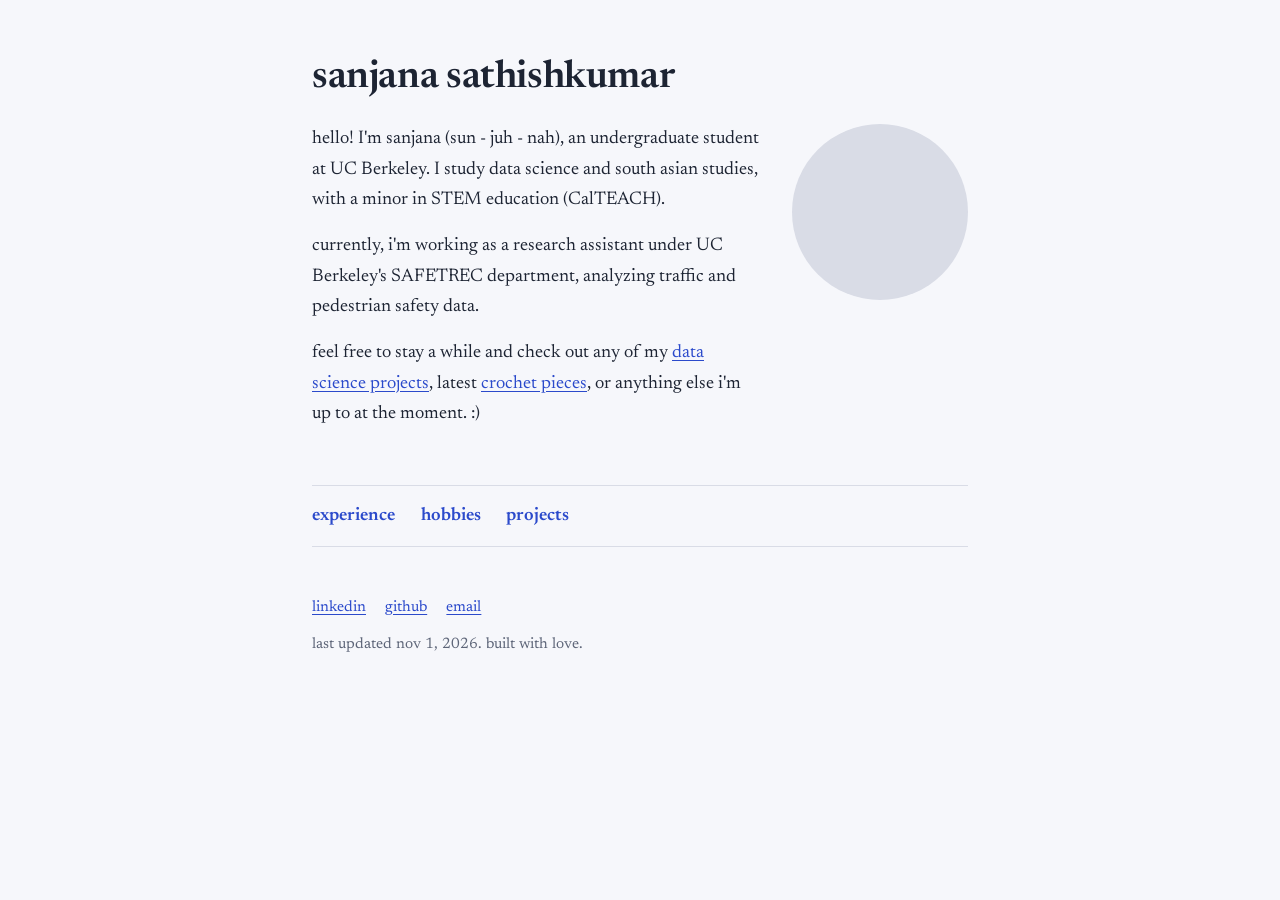
==== index.html @ af2ec7d9 "base files" ====
<!DOCTYPE html>
<html lang="en">
<head>
  <meta charset="utf-8">
  <meta name="viewport" content="width=device-width, initial-scale=1">
  <link rel="preconnect" href="https://fonts.googleapis.com">
  <link rel="preconnect" href="https://fonts.gstatic.com" crossorigin>
  <link href="https://fonts.googleapis.com/css2?family=Newsreader:ital,opsz,wght@0,6..72,400;0,6..72,600;1,6..72,400&display=swap" rel="stylesheet">
  <link rel="stylesheet" href="styles.css">
  <title>sanjana sathishkumar</title>
  <meta name="description" content="Sanjana is an undergraduate at UC Berkeley studying data science and South Asian studies, with a minor in STEM education (CalTEACH), doing research at SafeTREC.">
  <meta property="og:title" content="sanjana sathishkumar">
  <meta property="og:type" content="website">
  <meta name="twitter:card" content="summary">
</head>
<body>
  <main>
    <h1><a href="index.html">sanjana sathishkumar</a></h1>

    <section class="intro" aria-label="About me">
      <div>
        <p>hello! I'm sanjana (sun - juh - nah), an undergraduate student at UC Berkeley. I study data science and south asian studies, with a minor in STEM education (CalTEACH).</p>
        <p>currently, i'm working as a research assistant under UC Berkeley's SAFETREC department, analyzing traffic and pedestrian safety data.</p>
        <p>feel free to stay a while and check out any of my <a href="projects.html">data science projects</a>, latest <a href="hobbies.html">crochet pieces</a>, or anything else i'm up to at the moment. :)</p>
      </div>
      <div class="photo">
        <img src="photo.jpg" alt="Portrait of Sanjana" width="176" height="176"
             onerror="this.remove(); this.parentNode.textContent='☺';">
      </div>
    </section>

    <nav aria-label="Sections">
      <ul>
        <li><a href="experience.html">experience</a></li>
        <li><a href="hobbies.html">hobbies</a></li>
        <li><a href="projects.html">projects</a></li>
      </ul>
    </nav>

    <footer>
      <div class="social">
        <a href="https://www.linkedin.com/in/your-handle/">linkedin</a>
        <a href="https://github.com/your-handle">github</a>
        <a href="mailto:you@example.com">email</a>
      </div>
      <div>last updated nov 1, 2026. built with love.</div>
    </footer>
  </main>
</body>
</html>
---- styles.css ----
:root {
  --bg: #f6f7fb;
  --text: #1d2433;
  --muted: #5d6578;
  --accent: #2b4acb;
  --rule: #d9dce6;
  color-scheme: light dark;
}
@media (prefers-color-scheme: dark) {
  :root { --bg: #12141c; --text: #e7e9f1; --muted: #9aa2b8; --accent: #8fa6ff; --rule: #2a2f3e; }
}
* { box-sizing: border-box; }
html { -webkit-text-size-adjust: 100%; }
body {
  margin: 0; background: var(--bg); color: var(--text);
  font-family: "Newsreader", Georgia, "Times New Roman", serif;
  font-size: 1.15rem; line-height: 1.65;
}
main { max-width: 44rem; margin: 0 auto; padding: 3.5rem 1.5rem 3rem; }
a { color: var(--accent); text-underline-offset: 0.18em; }
a:hover { text-decoration-thickness: 2px; }
a:focus-visible { outline: 2px solid var(--accent); outline-offset: 3px; border-radius: 2px; }

h1 { font-size: 2.4rem; line-height: 1.15; font-weight: 600; margin: 0 0 1.5rem; letter-spacing: -0.01em; }
h1 a { color: inherit; text-decoration: none; }
h2 { font-size: 1.5rem; font-weight: 600; margin: 2rem 0 0.75rem; }

.intro { display: grid; grid-template-columns: 1fr 11rem; gap: 2rem; align-items: start; }
.intro p { margin: 0 0 1rem; }
.photo {
  width: 11rem; height: 11rem; border-radius: 50%;
  background: var(--rule); overflow: hidden;
  display: grid; place-items: center; color: var(--muted); font-size: 3rem;
}
.photo img { width: 100%; height: 100%; object-fit: cover; display: block; }

nav { margin: 2.5rem 0 1.5rem; padding: 0.9rem 0; border-top: 1px solid var(--rule); border-bottom: 1px solid var(--rule); }
nav ul { list-style: none; margin: 0; padding: 0; display: flex; flex-wrap: wrap; gap: 0.4rem 1.6rem; }
nav a { text-decoration: none; font-weight: 600; }
nav a:hover { text-decoration: underline; }
nav a[aria-current="page"] { color: var(--text); text-decoration: underline; text-decoration-thickness: 2px; }

.lede { color: var(--muted); font-style: italic; margin: 0 0 1.5rem; }
.entry { padding: 0.9rem 0; border-bottom: 1px solid var(--rule); }
.entry:last-child { border-bottom: 0; }
.entry-head { display: flex; justify-content: space-between; gap: 1rem; align-items: baseline; }
.entry h3 { margin: 0; font-size: 1.15rem; font-weight: 600; }
.entry .meta { color: var(--muted); font-size: 0.95rem; white-space: nowrap; }
.entry .sub { color: var(--muted); margin: 0.1rem 0 0.4rem; }
.entry p { margin: 0.3rem 0 0; }
.entry ul { margin: 0.4rem 0 0; padding-left: 1.2rem; }
.tags { color: var(--muted); font-size: 0.95rem; margin-top: 0.4rem; }

footer { margin-top: 3rem; color: var(--muted); font-size: 0.95rem; }
.social { display: flex; flex-wrap: wrap; gap: 0.4rem 1.2rem; margin-bottom: 0.8rem; }

@media (max-width: 36rem) {
  main { padding-top: 2.5rem; }
  h1 { font-size: 2rem; }
  .intro { grid-template-columns: 1fr; }
  .photo { order: -1; width: 8rem; height: 8rem; font-size: 2.2rem; }
  .entry-head { flex-direction: column; gap: 0; }
}
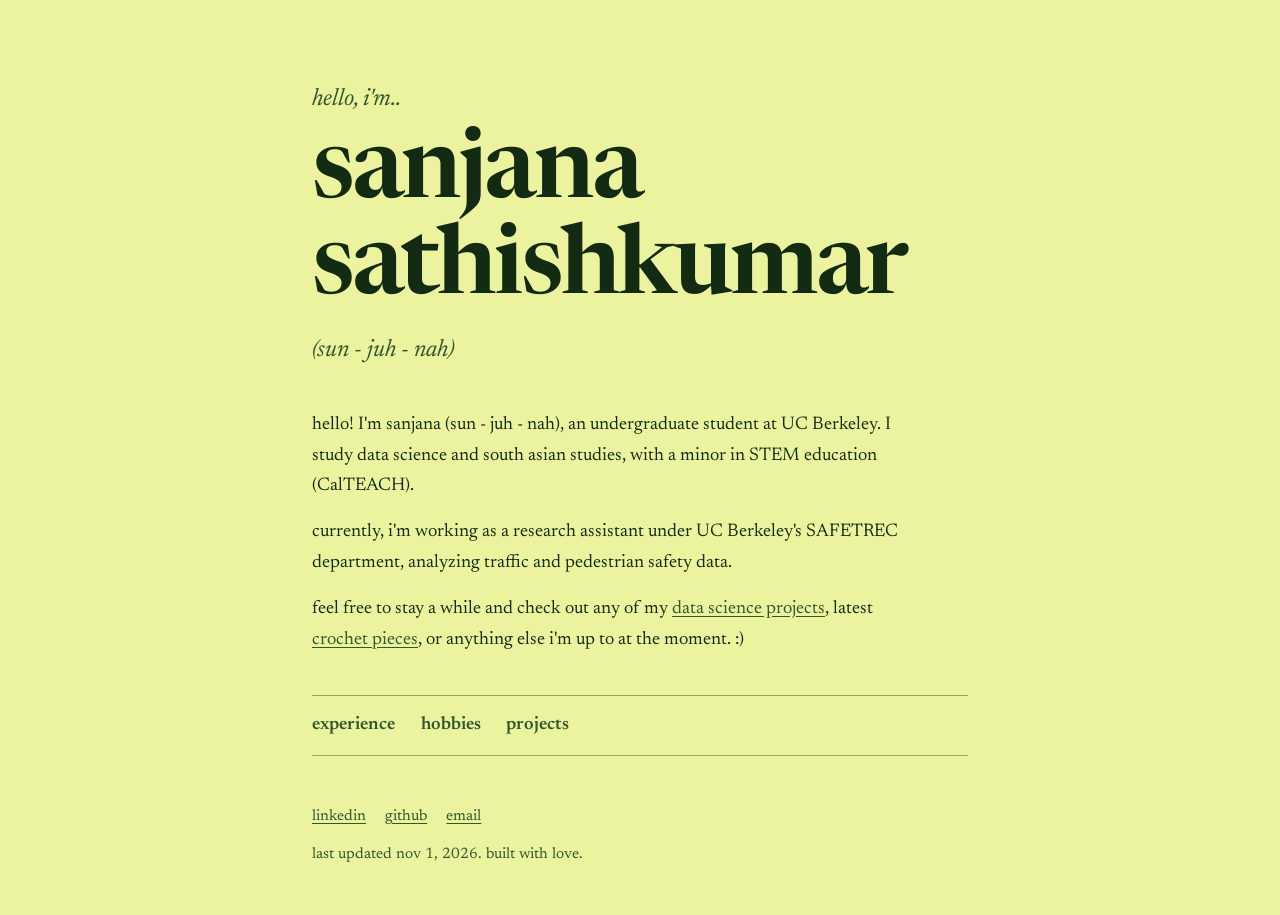
==== commit 288e6a44: "Add files via upload" ====
--- a/index.html
+++ b/index.html
@@ -3,6 +3,7 @@
 <head>
   <meta charset="utf-8">
   <meta name="viewport" content="width=device-width, initial-scale=1">
+  <meta name="color-scheme" content="only light">
   <link rel="preconnect" href="https://fonts.googleapis.com">
   <link rel="preconnect" href="https://fonts.gstatic.com" crossorigin>
   <link href="https://fonts.googleapis.com/css2?family=Newsreader:ital,opsz,wght@0,6..72,400;0,6..72,600;1,6..72,400&display=swap" rel="stylesheet">
@@ -13,21 +14,20 @@
   <meta property="og:type" content="website">
   <meta name="twitter:card" content="summary">
 </head>
-<body>
+<body class="home">
   <main>
-    <h1><a href="index.html">sanjana sathishkumar</a></h1>
+    <header class="hero">
+      <p class="hello">hello, i'm..</p>
+      <h1 class="name">sanjana<br>sathishkumar</h1>
+      <p class="pron">(sun - juh - nah)</p>
+    </header>
 
-    <section class="intro" aria-label="About me">
-      <div>
+    <div class="after">
+      <section class="intro" aria-label="About me">
         <p>hello! I'm sanjana (sun - juh - nah), an undergraduate student at UC Berkeley. I study data science and south asian studies, with a minor in STEM education (CalTEACH).</p>
         <p>currently, i'm working as a research assistant under UC Berkeley's SAFETREC department, analyzing traffic and pedestrian safety data.</p>
         <p>feel free to stay a while and check out any of my <a href="projects.html">data science projects</a>, latest <a href="hobbies.html">crochet pieces</a>, or anything else i'm up to at the moment. :)</p>
-      </div>
-      <div class="photo">
-        <img src="photo.jpg" alt="Portrait of Sanjana" width="176" height="176"
-             onerror="this.remove(); this.parentNode.textContent='☺';">
-      </div>
-    </section>
+      </section>
 
     <nav aria-label="Sections">
       <ul>
@@ -37,14 +37,15 @@
       </ul>
     </nav>
 
-    <footer>
+      <footer>
       <div class="social">
-        <a href="https://www.linkedin.com/in/your-handle/">linkedin</a>
-        <a href="https://github.com/your-handle">github</a>
-        <a href="mailto:you@example.com">email</a>
+        <a href="http://www.linkedin.com/in/sanjana-sathish-kumar-b056001b3">linkedin</a>
+        <a href="https://github.com/sanjana-skumar">github</a>
+        <a href="mailto:ssathishkumar@berkeley.edu">email</a>
       </div>
       <div>last updated nov 1, 2026. built with love.</div>
     </footer>
+    </div>
   </main>
 </body>
 </html>
--- a/styles.css
+++ b/styles.css
@@ -1,13 +1,11 @@
 :root {
-  --bg: #f6f7fb;
-  --text: #1d2433;
-  --muted: #5d6578;
-  --accent: #2b4acb;
-  --rule: #d9dce6;
-  color-scheme: light dark;
-}
-@media (prefers-color-scheme: dark) {
-  :root { --bg: #12141c; --text: #e7e9f1; --muted: #9aa2b8; --accent: #8fa6ff; --rule: #2a2f3e; }
+  --bg: #ecf39e;
+  --text: #132a13;
+  --muted: #31572c;
+  --accent: #31572c;
+  --mid: #4f772d;
+  --rule: #90a955;
+  color-scheme: only light;
 }
 * { box-sizing: border-box; }
 html { -webkit-text-size-adjust: 100%; }
@@ -18,21 +16,20 @@
 }
 main { max-width: 44rem; margin: 0 auto; padding: 3.5rem 1.5rem 3rem; }
 a { color: var(--accent); text-underline-offset: 0.18em; }
-a:hover { text-decoration-thickness: 2px; }
-a:focus-visible { outline: 2px solid var(--accent); outline-offset: 3px; border-radius: 2px; }
+a:hover { color: var(--text); text-decoration-thickness: 2px; }
+a:focus-visible { outline: 2px solid var(--text); outline-offset: 3px; border-radius: 2px; }
 
 h1 { font-size: 2.4rem; line-height: 1.15; font-weight: 600; margin: 0 0 1.5rem; letter-spacing: -0.01em; }
 h1 a { color: inherit; text-decoration: none; }
 h2 { font-size: 1.5rem; font-weight: 600; margin: 2rem 0 0.75rem; }
 
-.intro { display: grid; grid-template-columns: 1fr 11rem; gap: 2rem; align-items: start; }
-.intro p { margin: 0 0 1rem; }
-.photo {
-  width: 11rem; height: 11rem; border-radius: 50%;
-  background: var(--rule); overflow: hidden;
-  display: grid; place-items: center; color: var(--muted); font-size: 3rem;
-}
-.photo img { width: 100%; height: 100%; object-fit: cover; display: block; }
+/* homepage hero */
+.hero { margin: 1.5rem 0 2.5rem; }
+.hero .hello { margin: 0 0 0.4rem; font-size: 1.5rem; font-style: italic; color: var(--muted); }
+.hero .name { font-size: clamp(2.8rem, 13vw, 6rem); line-height: 1; font-weight: 600; letter-spacing: -0.03em; margin: 0; }
+.hero .pron { margin: 0.8rem 0 0; font-size: 1.5rem; font-style: italic; color: var(--muted); }
+
+.intro p { margin: 0 0 1rem; max-width: 38rem; }
 
 nav { margin: 2.5rem 0 1.5rem; padding: 0.9rem 0; border-top: 1px solid var(--rule); border-bottom: 1px solid var(--rule); }
 nav ul { list-style: none; margin: 0; padding: 0; display: flex; flex-wrap: wrap; gap: 0.4rem 1.6rem; }
@@ -48,16 +45,26 @@
 .entry .meta { color: var(--muted); font-size: 0.95rem; white-space: nowrap; }
 .entry .sub { color: var(--muted); margin: 0.1rem 0 0.4rem; }
 .entry p { margin: 0.3rem 0 0; }
-.entry ul { margin: 0.4rem 0 0; padding-left: 1.2rem; }
 .tags { color: var(--muted); font-size: 0.95rem; margin-top: 0.4rem; }
 
 footer { margin-top: 3rem; color: var(--muted); font-size: 0.95rem; }
 .social { display: flex; flex-wrap: wrap; gap: 0.4rem 1.2rem; margin-bottom: 0.8rem; }
 
+/* fade-in on the homepage only */
+@keyframes fade-in { from { opacity: 0; } to { opacity: 1; } }
+.home .hero .hello, .home .hero .name, .home .hero .pron, .home .after {
+  opacity: 0; animation: fade-in 1.4s ease-out forwards;
+}
+.home .hero .hello { animation-delay: 0.1s; }
+.home .hero .name  { animation-delay: 0.7s; animation-duration: 1.8s; }
+.home .hero .pron  { animation-delay: 1.5s; }
+.home .after       { animation-delay: 2.1s; }
+@media (prefers-reduced-motion: reduce) {
+  .home .hero .hello, .home .hero .name, .home .hero .pron, .home .after { opacity: 1; animation: none; }
+}
+
 @media (max-width: 36rem) {
   main { padding-top: 2.5rem; }
   h1 { font-size: 2rem; }
-  .intro { grid-template-columns: 1fr; }
-  .photo { order: -1; width: 8rem; height: 8rem; font-size: 2.2rem; }
   .entry-head { flex-direction: column; gap: 0; }
 }
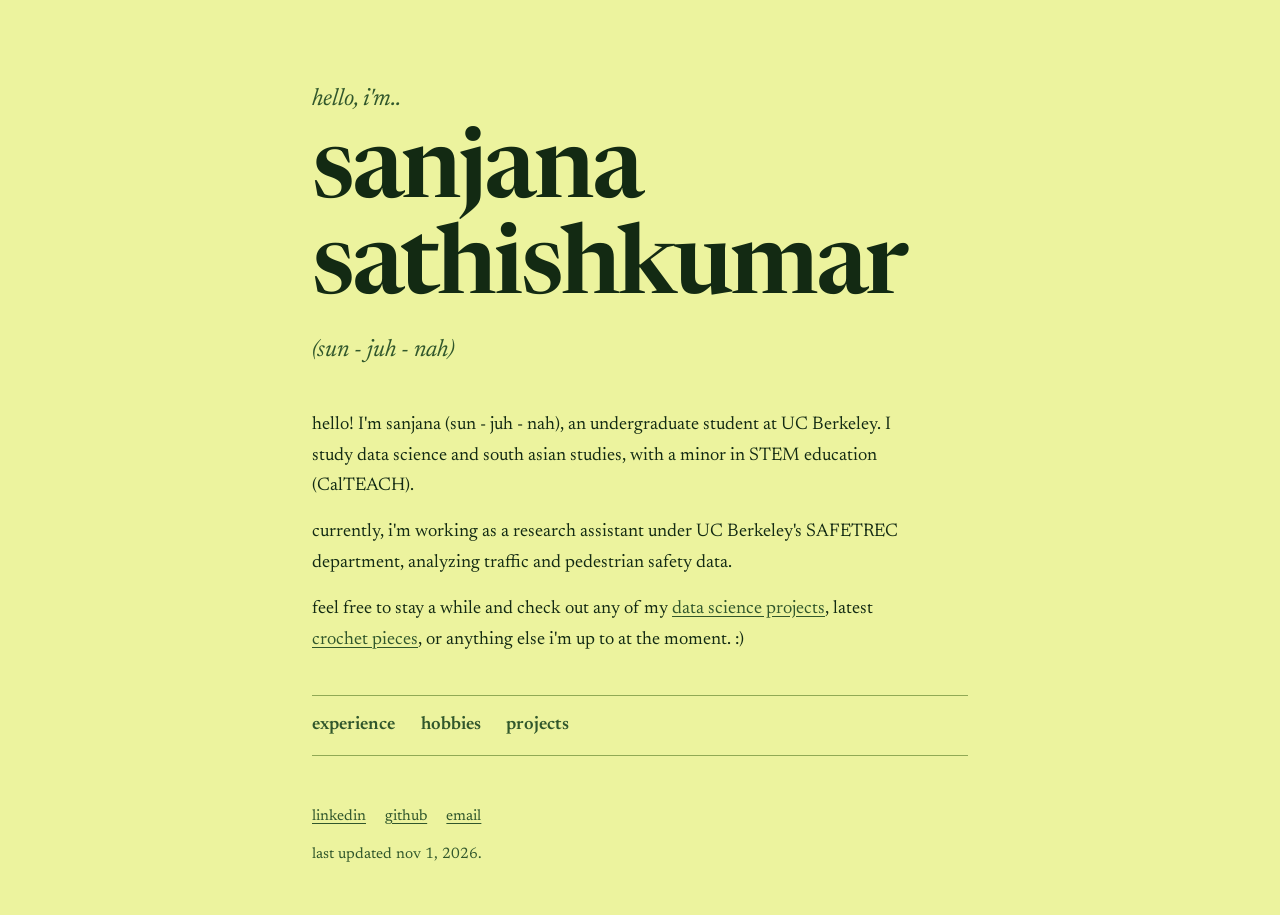
==== commit 9b986b83: "Update index.html" ====
--- a/index.html
+++ b/index.html
@@ -7,7 +7,7 @@
   <link rel="preconnect" href="https://fonts.googleapis.com">
   <link rel="preconnect" href="https://fonts.gstatic.com" crossorigin>
   <link href="https://fonts.googleapis.com/css2?family=Newsreader:ital,opsz,wght@0,6..72,400;0,6..72,600;1,6..72,400&display=swap" rel="stylesheet">
-  <link rel="stylesheet" href="styles.css">
+  <link rel="stylesheet" href="styles.css?v=2">
   <title>sanjana sathishkumar</title>
   <meta name="description" content="Sanjana is an undergraduate at UC Berkeley studying data science and South Asian studies, with a minor in STEM education (CalTEACH), doing research at SafeTREC.">
   <meta property="og:title" content="sanjana sathishkumar">
@@ -43,7 +43,7 @@
         <a href="https://github.com/sanjana-skumar">github</a>
         <a href="mailto:ssathishkumar@berkeley.edu">email</a>
       </div>
-      <div>last updated nov 1, 2026. built with love.</div>
+      <div>last updated nov 1, 2026.</div>
     </footer>
     </div>
   </main>
--- a/styles.css
+++ b/styles.css
@@ -8,7 +8,7 @@
   color-scheme: only light;
 }
 * { box-sizing: border-box; }
-html { -webkit-text-size-adjust: 100%; }
+html { -webkit-text-size-adjust: 100%; background: #ecf39e; color-scheme: only light; }
 body {
   margin: 0; background: var(--bg); color: var(--text);
   font-family: "Newsreader", Georgia, "Times New Roman", serif;
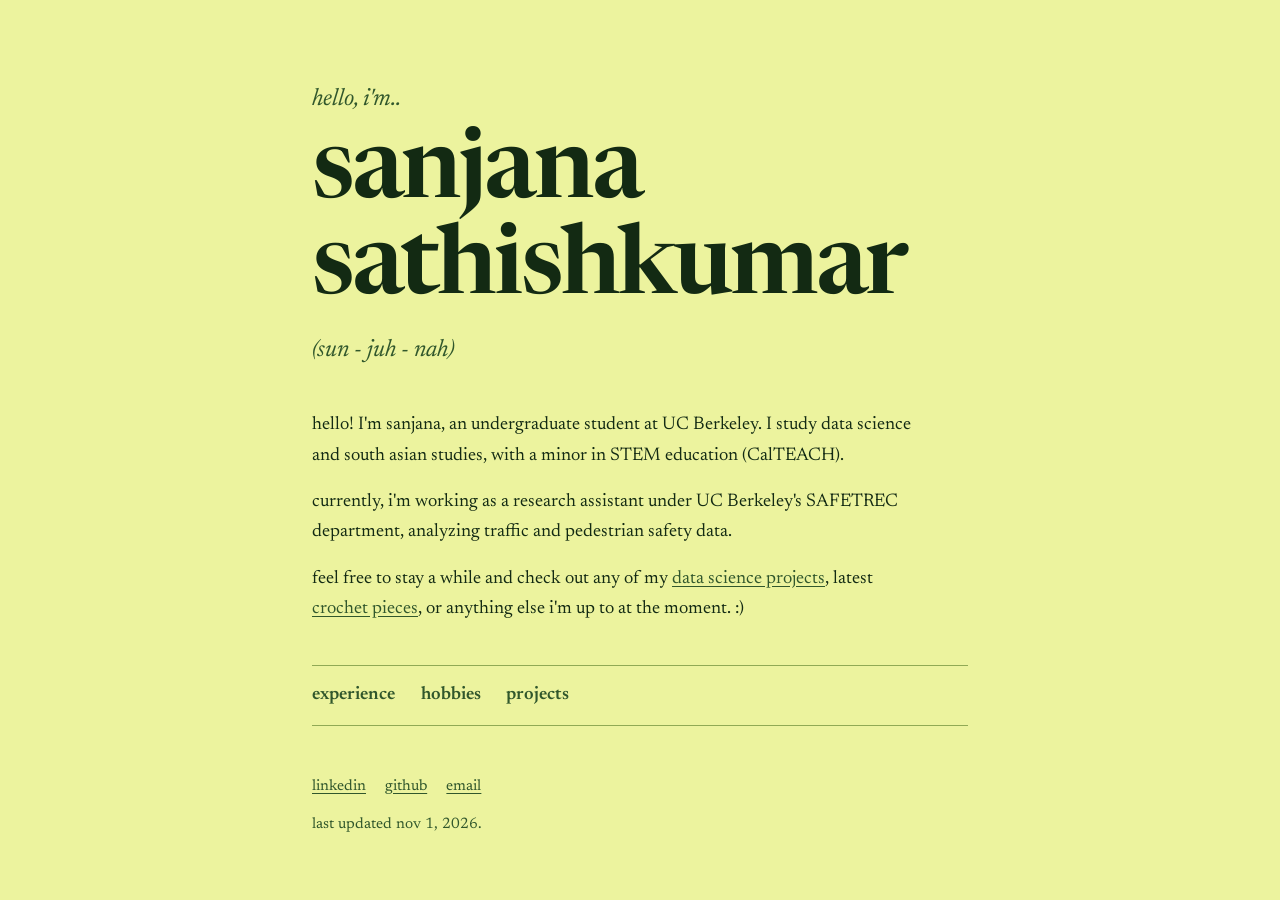
==== commit 4ba792ad: "Update index.html pronunciation update" ====
--- a/index.html
+++ b/index.html
@@ -24,7 +24,7 @@
 
     <div class="after">
       <section class="intro" aria-label="About me">
-        <p>hello! I'm sanjana (sun - juh - nah), an undergraduate student at UC Berkeley. I study data science and south asian studies, with a minor in STEM education (CalTEACH).</p>
+        <p>hello! I'm sanjana, an undergraduate student at UC Berkeley. I study data science and south asian studies, with a minor in STEM education (CalTEACH).</p>
         <p>currently, i'm working as a research assistant under UC Berkeley's SAFETREC department, analyzing traffic and pedestrian safety data.</p>
         <p>feel free to stay a while and check out any of my <a href="projects.html">data science projects</a>, latest <a href="hobbies.html">crochet pieces</a>, or anything else i'm up to at the moment. :)</p>
       </section>
